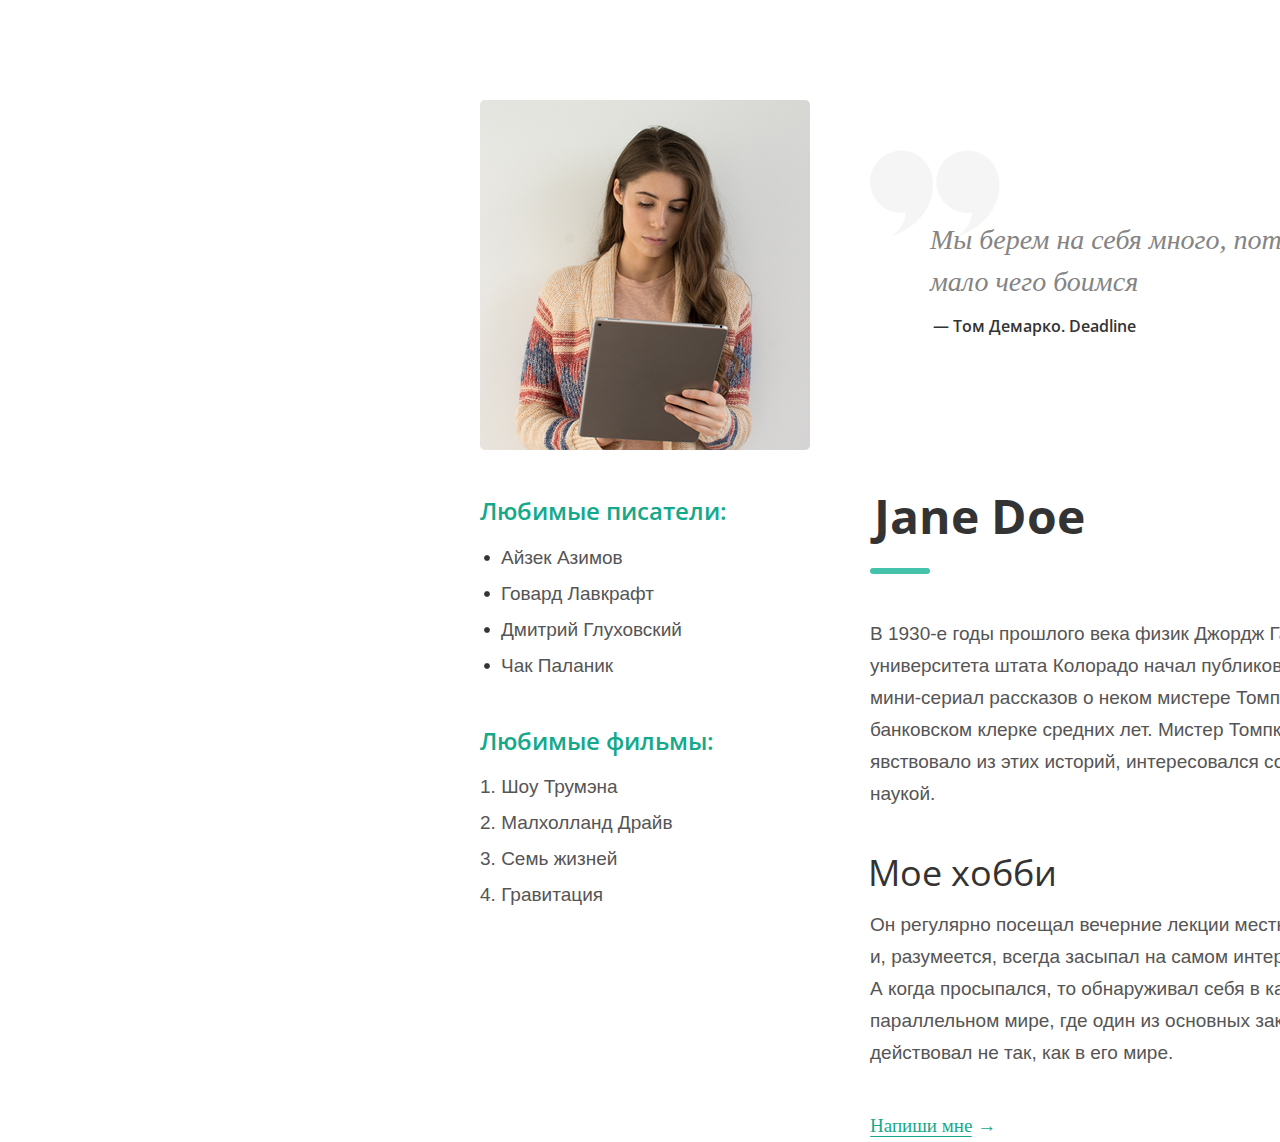
==== LW5/Task_2/index.html @ bd1ea613 "Add LW5 Task_2" ====
<!DOCTYPE html>
<html lang="ru">

<head>
	<meta charset="UTF-8" />
	<meta name="viewport" content="width=device-width, initial-scale=1.0" />
	<meta name="description" content="Profile Page" />
	<link rel="stylesheet" href="css/style.css" media="all" />

	<link rel="preconnect" href="https://fonts.gstatic.com" />
	<link href="https://fonts.googleapis.com/css2?family=Open+Sans:wght@400;600;700&display=swap" rel="stylesheet" />

	<title>Profile Page</title>
</head>

<body>
	<div class="page">
		<header class="page__header has-floating">
			<img class="header__photo" src="images/photo.png" alt="A photo of me" />
			<div class="header__quote quote">
				<div class="quote__text">
					Мы берем на себя много, потому что мало чего боимся
				</div>
				<div class="quote__caption">
					&mdash; Том Демарко. Deadline
				</div>
			</div>
		</header>

		<div class="page__content has-floating">
			<div class="content__text text">
				<h1 class="text__heading1">Jane Doe</h1>
				<div class="text__divider"></div>
				<p class="text__paragraph">
					В 1930-е годы прошлого века физик Джордж Гамоу из <br />
					университета штата Колорадо начал публиковать <br />
					мини-сериал рассказов о неком мистере Томпкинсе, <br />
					банковском клерке средних лет. Мистер Томпкинс, как <br />
					явствовало из этих историй, интересовался современной <br />
					наукой.
				</p>
				<h2 class="text__heading2">Мое хобби</h2>
				<p class="text__paragraph">
					Он регулярно посещал вечерние лекции местного профессора <br />
					и, разумеется, всегда засыпал на самом интересном месте. <br />
					А когда просыпался, то обнаруживал себя в каком-нибудь <br />
					параллельном мире, где один из основных законов физики <br />
					действовал не так, как в его мире.
				</p>
				<p class="text__link">
					<a href="#" class="text__link link">Напиши мне</a> &rarr;
				</p>
			</div>

			<aside class="content__aside aside">
				<h3 class="aside__heading">Любимые писатели:</h3>
				<ul class="aside__list list markered-list">
					<li class="markered-list__item">Айзек Азимов</li>
					<li class="markered-list__item">Говард Лавкрафт</li>
					<li class="markered-list__item">Дмитрий Глуховский</li>
					<li class="markered-list__item">Чак Паланик</li>
				</ul>
				<h3 class="aside__heading">Любимые фильмы:</h3>
				<ol class="aside__list list">
					<li>Шоу Трумэна</li>
					<li>Малхолланд Драйв</li>
					<li>Семь жизней</li>
					<li>Гравитация</li>
				</ol>
			</aside>
		</div>
	</div>
</body>

</html>
---- LW5/Task_2/css/style.css ----
/* Globals */
* {
	margin: 0;
	padding: 0;
}

.has-floating:after {
	content: "";
	display: block;
	clear: both;
}

/* Overall page */
.page {
	width: 1000px;
	margin: 100px 460px 0;
	padding: 0 20px 0;
}

/* Header */
.page__header {
	margin-bottom: 45px;
}

.header__photo {
	float: left;
	margin-right: 60px;
}

.quote {
	vertical-align: top;
	background-image: url("../images/quotes.png");
	background-repeat: no-repeat;
	background-position: 0 50px;
}

.header__photo,
.header__quote {
	display: inline-block;
}

.header__quote {
	width: 590px;
}

.quote__text {
	font: italic 28px/42px Georgia, serif;
	color: #848484;
	width: 500px;
	margin: 119px 0 2px 60px;
}

.quote__caption {
	font: 600 16px/42px "Open Sans", sans-serif;
	color: #333333;
	width: 500px;
	margin-left: 63px;
}

/* Content */
.aside,
.content__text {
	display: inline-block;
	vertical-align: top;
}

/* Aside content */
.aside {
	float: left;
}

.content__aside {
	width: 330px;
	margin-right: 60px;
}

.aside__heading {
	font: 600 24px/32px "Open Sans", serif;
	color: #15a98b;
	margin-bottom: 12px;
}

.list {
	font: 19px/36px Georgia, sans-serif;
	color: #555555;
	list-style-position: inside;
	padding-left: 0;
}

.aside__list {
	margin-bottom: 41px;
}

.markered-list {
	list-style-type: none;
	margin-top: 13px;
}

.markered-list__item {
	background: url("../images/marker.png") 0 50% no-repeat;
	margin-left: 4px;
	padding-left: 17px;
}

/* Text content */
.text {
	width: 570px;
}

.text__heading1 {
	font: bold 48px/42px "Open Sans", serif;
	color: #333333;
	margin-left: 4px;
}

.text__divider {
	width: 60px;
	height: 6px;
	border-radius: 3px;
	background-color: #45c3aa;
	margin: 31px 0 44px 0;
}

.text__heading2 {
	font: 36px/42px "Open Sans", serif;
	color: #333333;
	margin: 42px 0 15px -2px;
}

.text__paragraph {
	font: 19px/32px Georgia, sans-serif;
	color: #555555;
}

.text__link {
	margin-top: 41px;
	font: 19px/32px Georgia, serif;
	color: #15a98b;
}

.link {
	color: inherit;
	text-decoration: none;
	border-bottom: 1px solid #15a98b;
	border-radius: 1px;
}

.link:hover {
	color: #098d72;
}
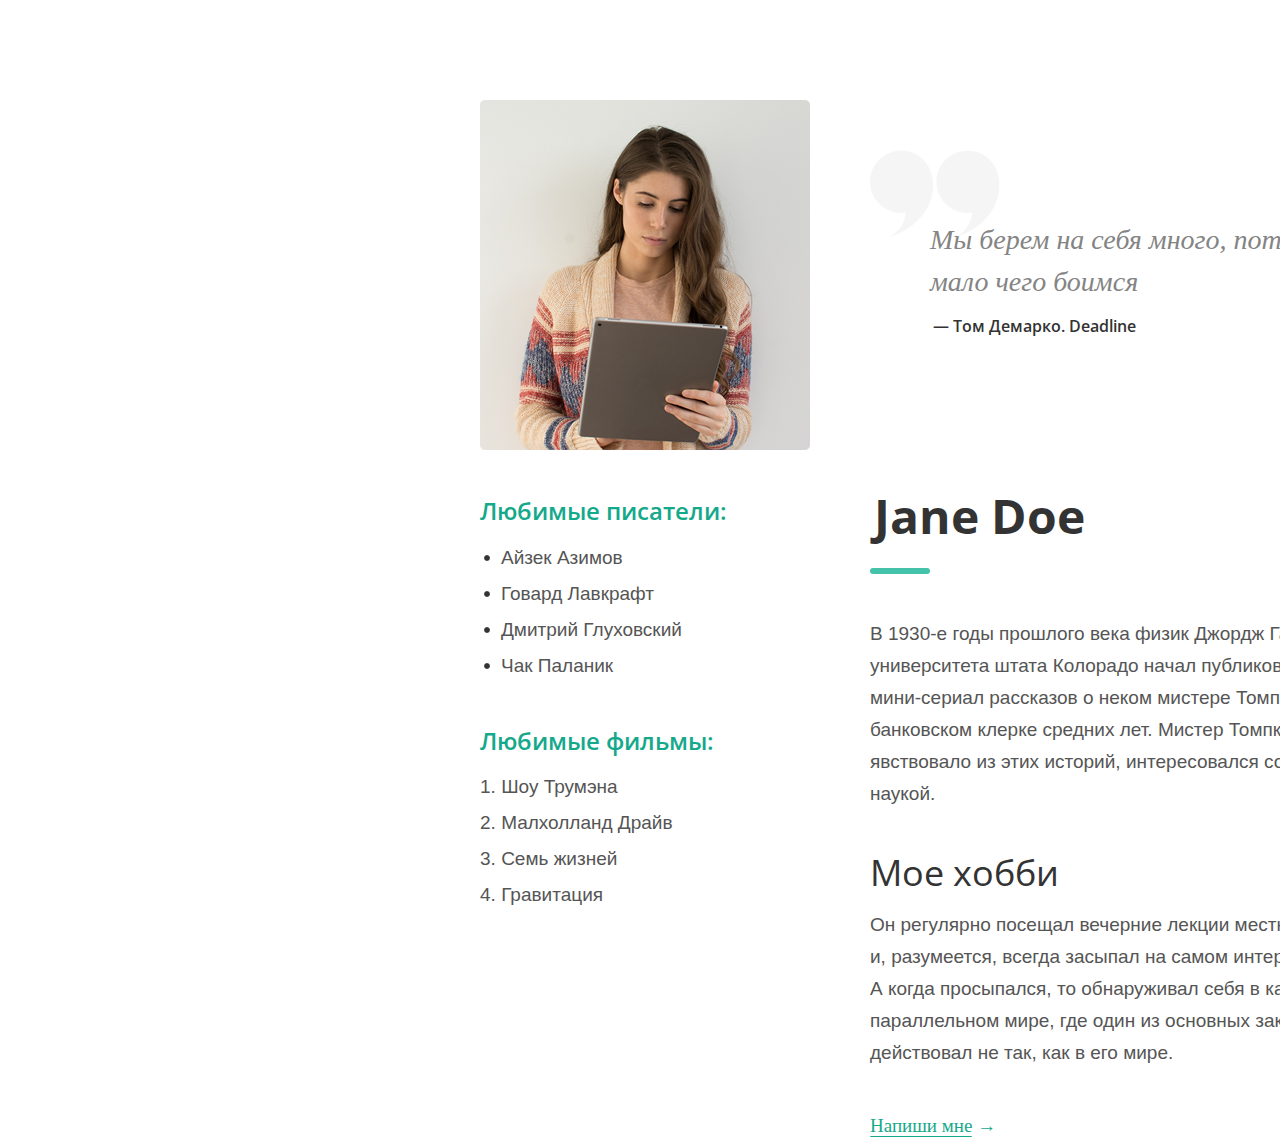
==== commit d754e01a: "Bugs fix" ====
--- a/LW5/Task_2/index.html
+++ b/LW5/Task_2/index.html
@@ -1,22 +1,18 @@
 <!DOCTYPE html>
 <html lang="ru">
-
 <head>
 	<meta charset="UTF-8" />
 	<meta name="viewport" content="width=device-width, initial-scale=1.0" />
 	<meta name="description" content="Profile Page" />
 	<link rel="stylesheet" href="css/style.css" media="all" />
-
 	<link rel="preconnect" href="https://fonts.gstatic.com" />
-	<link href="https://fonts.googleapis.com/css2?family=Open+Sans:wght@400;600;700&display=swap" rel="stylesheet" />
-
+	<link rel="stylesheet" href="https://fonts.googleapis.com/css2?family=Open+Sans:wght@400;600;700&display=swap" />
 	<title>Profile Page</title>
 </head>
-
 <body>
 	<div class="page">
-		<header class="page__header has-floating">
-			<img class="header__photo" src="images/photo.png" alt="A photo of me" />
+		<div class="page__header has-floating">
+			<img class="header__photo" src="images/photo.png" alt="Woman_with_plane" />
 			<div class="header__quote quote">
 				<div class="quote__text">
 					Мы берем на себя много, потому что мало чего боимся
@@ -25,11 +21,10 @@
 					&mdash; Том Демарко. Deadline
 				</div>
 			</div>
-		</header>
-
+		</div>
 		<div class="page__content has-floating">
 			<div class="content__text text">
-				<h1 class="text__heading1">Jane Doe</h1>
+				<h1 class="text__heading-first">Jane Doe</h1>
 				<div class="text__divider"></div>
 				<p class="text__paragraph">
 					В 1930-е годы прошлого века физик Джордж Гамоу из <br />
@@ -39,7 +34,7 @@
 					явствовало из этих историй, интересовался современной <br />
 					наукой.
 				</p>
-				<h2 class="text__heading2">Мое хобби</h2>
+				<h2 class="text__heading-second">Мое хобби</h2>
 				<p class="text__paragraph">
 					Он регулярно посещал вечерние лекции местного профессора <br />
 					и, разумеется, всегда засыпал на самом интересном месте. <br />
@@ -51,7 +46,6 @@
 					<a href="#" class="text__link link">Напиши мне</a> &rarr;
 				</p>
 			</div>
-
 			<aside class="content__aside aside">
 				<h3 class="aside__heading">Любимые писатели:</h3>
 				<ul class="aside__list list markered-list">
@@ -71,5 +65,4 @@
 		</div>
 	</div>
 </body>
-
 </html>--- a/LW5/Task_2/css/style.css
+++ b/LW5/Task_2/css/style.css
@@ -1,119 +1,129 @@
-/* Globals */
-* {
+* 
+{
 	margin: 0;
 	padding: 0;
 }
 
-.has-floating:after {
+.has-floating::after 
+{
 	content: "";
 	display: block;
-	clear: both;
+	clear: both;               /*Отменяет обтекание элемента одновременно с правого и левого края |span + css cleat both| */
 }
 
-/* Overall page */
-.page {
+.page 
+{
 	width: 1000px;
 	margin: 100px 460px 0;
 	padding: 0 20px 0;
 }
 
-/* Header */
-.page__header {
+.page__header 
+{
 	margin-bottom: 45px;
 }
 
-.header__photo {
+.header__photo 
+{
 	float: left;
 	margin-right: 60px;
 }
 
-.quote {
-	vertical-align: top;
+.quote 
+{
+	/*vertical-align: top;*/
 	background-image: url("../images/quotes.png");
 	background-repeat: no-repeat;
 	background-position: 0 50px;
 }
 
 .header__photo,
-.header__quote {
+.header__quote 
+{
 	display: inline-block;
 }
 
-.header__quote {
-	width: 590px;
-}
-
-.quote__text {
+.quote__text 
+{
 	font: italic 28px/42px Georgia, serif;
 	color: #848484;
 	width: 500px;
 	margin: 119px 0 2px 60px;
 }
 
-.quote__caption {
+.quote__caption 
+{
 	font: 600 16px/42px "Open Sans", sans-serif;
 	color: #333333;
 	width: 500px;
 	margin-left: 63px;
 }
 
-/* Content */
 .aside,
-.content__text {
+.content__text 
+{
 	display: inline-block;
 	vertical-align: top;
 }
 
-/* Aside content */
-.aside {
+.aside 
+{
 	float: left;
 }
 
-.content__aside {
+.content__aside 
+{
 	width: 330px;
 	margin-right: 60px;
 }
 
-.aside__heading {
+.aside__heading 
+{
 	font: 600 24px/32px "Open Sans", serif;
 	color: #15a98b;
 	margin-bottom: 12px;
 }
 
-.list {
+.list 
+{
 	font: 19px/36px Georgia, sans-serif;
 	color: #555555;
 	list-style-position: inside;
 	padding-left: 0;
 }
 
-.aside__list {
+.aside__list 
+{
 	margin-bottom: 41px;
 }
 
-.markered-list {
+.markered-list 
+{
 	list-style-type: none;
 	margin-top: 13px;
 }
 
-.markered-list__item {
+.markered-list__item 
+{
 	background: url("../images/marker.png") 0 50% no-repeat;
 	margin-left: 4px;
 	padding-left: 17px;
 }
 
-/* Text content */
-.text {
+.text 
+{
 	width: 570px;
 }
 
-.text__heading1 {
+.text__heading-first 
+{
 	font: bold 48px/42px "Open Sans", serif;
-	color: #333333;
+	color: #333;
 	margin-left: 4px;
 }
 
-.text__divider {
+.text__divider 
+{
 	width: 60px;
 	height: 6px;
 	border-radius: 3px;
@@ -121,30 +131,36 @@
 	margin: 31px 0 44px 0;
 }
 
-.text__heading2 {
+.text__heading-second 
+{
 	font: 36px/42px "Open Sans", serif;
-	color: #333333;
-	margin: 42px 0 15px -2px;
+	color: #333;
+	margin: 42px 0 15px 0px;
 }
 
-.text__paragraph {
+.text__paragraph 
+{
 	font: 19px/32px Georgia, sans-serif;
-	color: #555555;
+	color: #555;
 }
 
-.text__link {
+.text__link 
+{
 	margin-top: 41px;
 	font: 19px/32px Georgia, serif;
 	color: #15a98b;
 }
 
-.link {
-	color: inherit;
+.link 
+{
+	transition: .3s all;   /*замедление изменения цвета ссылки всегда использовать  */
 	text-decoration: none;
 	border-bottom: 1px solid #15a98b;
 	border-radius: 1px;
 }
 
-.link:hover {
+.link:hover 
+{
+	transition: .3s all;  /*замедление изменения цвета ссылки всегда использовать  */ 
 	color: #098d72;
 }
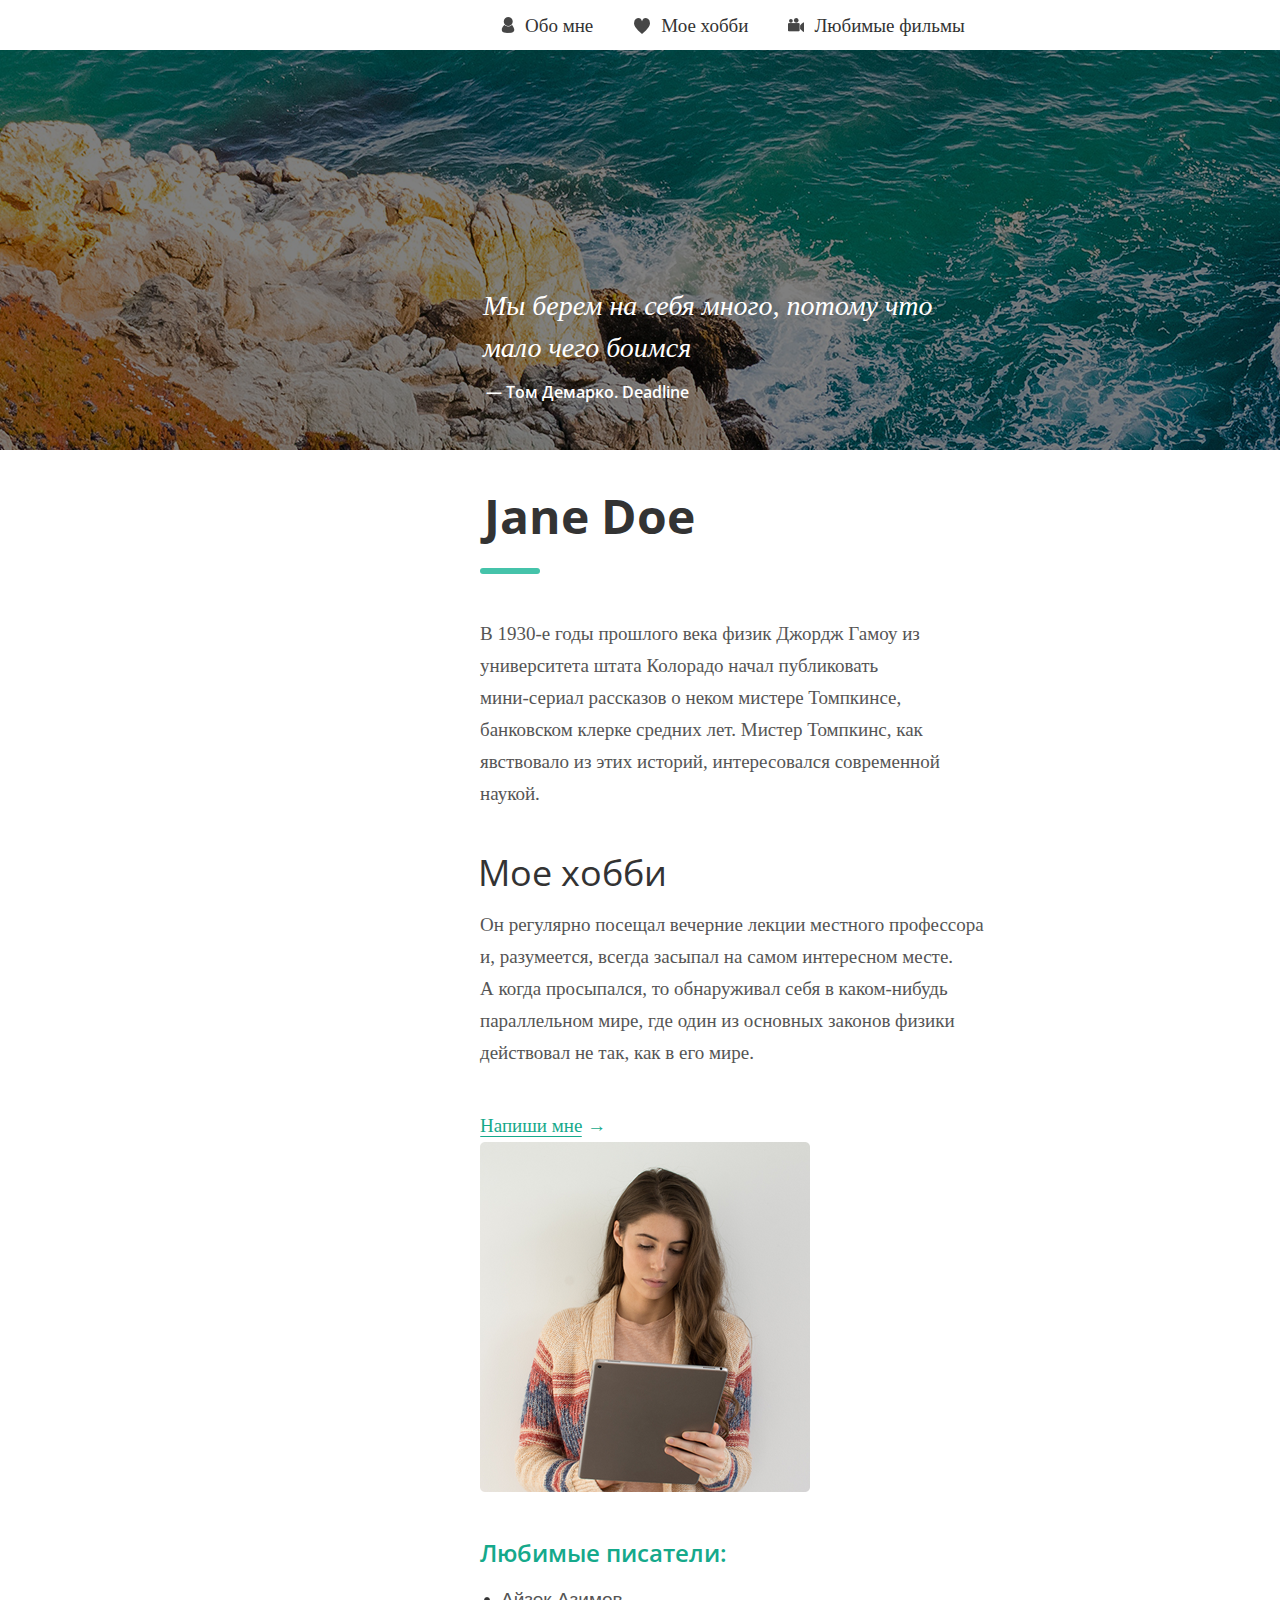
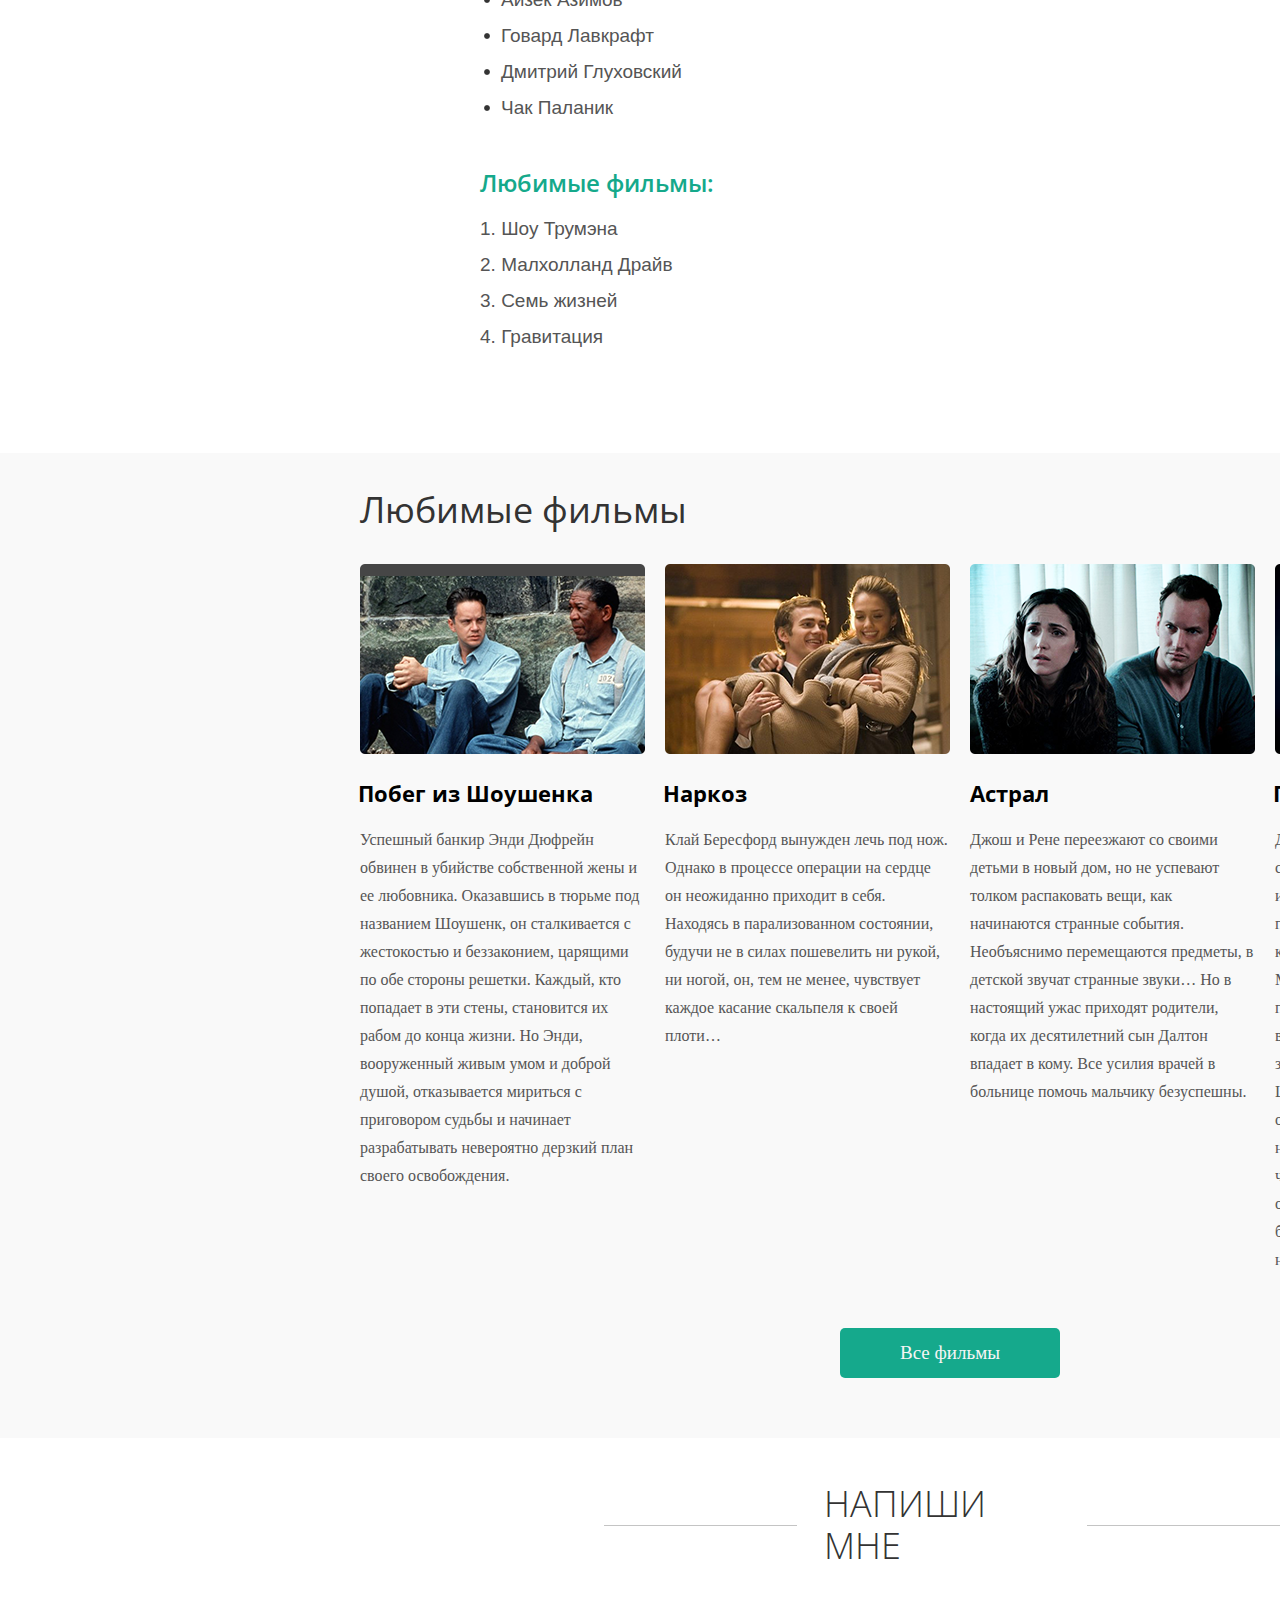
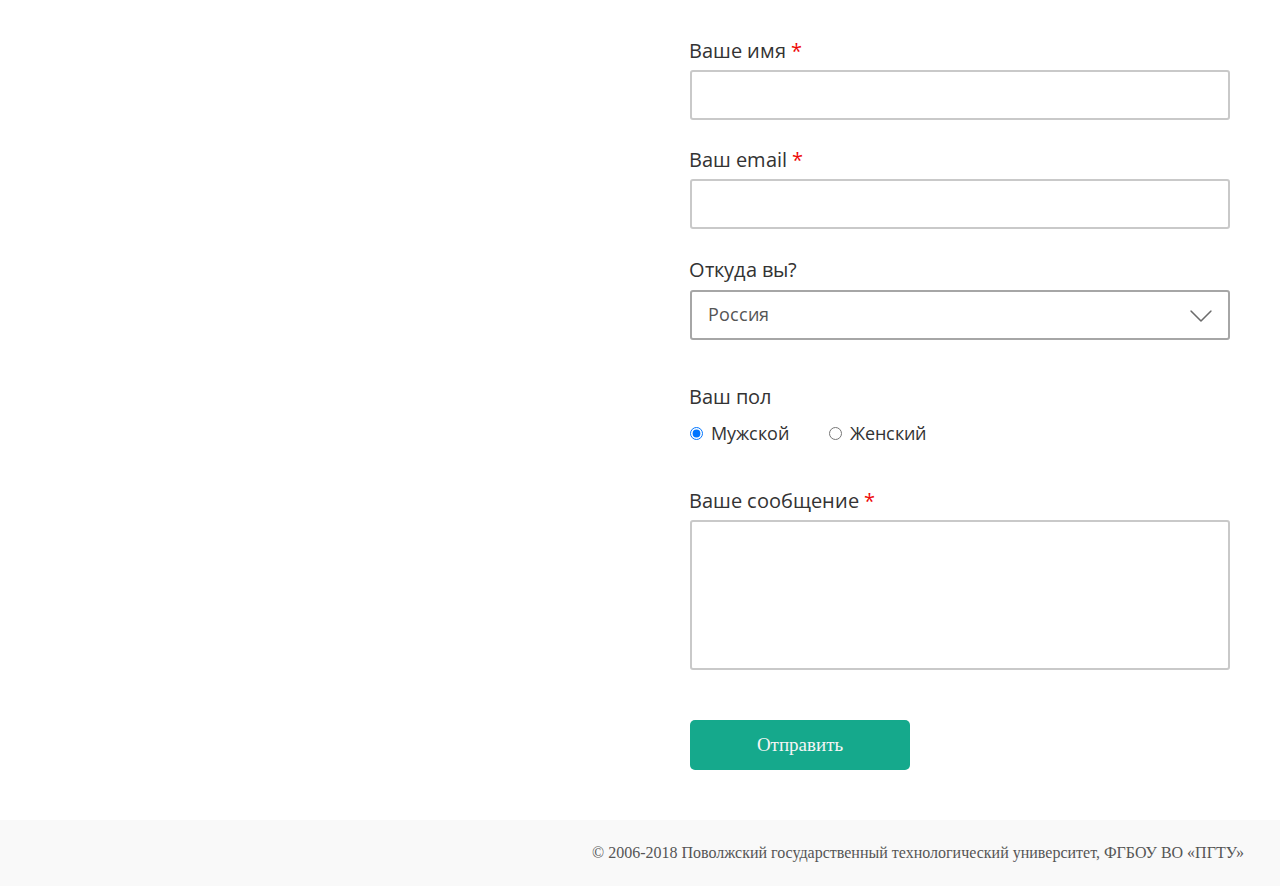
==== commit d1d01c69: "Add lw5 task-2 flex/grid" ====
--- a/LW5/Task_2/index.html
+++ b/LW5/Task_2/index.html
@@ -1,68 +1,162 @@
 <!DOCTYPE html>
 <html lang="ru">
 <head>
-	<meta charset="UTF-8" />
-	<meta name="viewport" content="width=device-width, initial-scale=1.0" />
-	<meta name="description" content="Profile Page" />
-	<link rel="stylesheet" href="css/style.css" media="all" />
-	<link rel="preconnect" href="https://fonts.gstatic.com" />
-	<link rel="stylesheet" href="https://fonts.googleapis.com/css2?family=Open+Sans:wght@400;600;700&display=swap" />
-	<title>Profile Page</title>
+  <meta charset="UTF-8" />
+  <meta name="viewport" content="width=device-width, initial-scale=1.0" />
+  <meta name="description" content="Profile Page v2" />
+  <link rel="stylesheet" href="css/style.css" media="all" />
+  <link rel="preconnect" href="https://fonts.gstatic.com" />
+  <link href="https://fonts.googleapis.com/css2?family=Open+Sans:wght@300;400;600;700&display=swap" rel="stylesheet" />
+  <title>Profile Page v2</title>
 </head>
-<body>
-	<div class="page">
-		<div class="page__header has-floating">
-			<img class="header__photo" src="images/photo.png" alt="Woman_with_plane" />
-			<div class="header__quote quote">
-				<div class="quote__text">
-					Мы берем на себя много, потому что мало чего боимся
-				</div>
-				<div class="quote__caption">
-					&mdash; Том Демарко. Deadline
-				</div>
-			</div>
-		</div>
-		<div class="page__content has-floating">
-			<div class="content__text text">
-				<h1 class="text__heading-first">Jane Doe</h1>
-				<div class="text__divider"></div>
-				<p class="text__paragraph">
-					В 1930-е годы прошлого века физик Джордж Гамоу из <br />
-					университета штата Колорадо начал публиковать <br />
-					мини-сериал рассказов о неком мистере Томпкинсе, <br />
-					банковском клерке средних лет. Мистер Томпкинс, как <br />
-					явствовало из этих историй, интересовался современной <br />
-					наукой.
-				</p>
-				<h2 class="text__heading-second">Мое хобби</h2>
-				<p class="text__paragraph">
-					Он регулярно посещал вечерние лекции местного профессора <br />
-					и, разумеется, всегда засыпал на самом интересном месте. <br />
-					А когда просыпался, то обнаруживал себя в каком-нибудь <br />
-					параллельном мире, где один из основных законов физики <br />
-					действовал не так, как в его мире.
-				</p>
-				<p class="text__link">
-					<a href="#" class="text__link link">Напиши мне</a> &rarr;
-				</p>
-			</div>
-			<aside class="content__aside aside">
-				<h3 class="aside__heading">Любимые писатели:</h3>
-				<ul class="aside__list list markered-list">
-					<li class="markered-list__item">Айзек Азимов</li>
-					<li class="markered-list__item">Говард Лавкрафт</li>
-					<li class="markered-list__item">Дмитрий Глуховский</li>
-					<li class="markered-list__item">Чак Паланик</li>
-				</ul>
-				<h3 class="aside__heading">Любимые фильмы:</h3>
-				<ol class="aside__list list">
-					<li>Шоу Трумэна</li>
-					<li>Малхолланд Драйв</li>
-					<li>Семь жизней</li>
-					<li>Гравитация</li>
-				</ol>
-			</aside>
-		</div>
-	</div>
+<body class="has-overlapping">
+  <header class="page-header page-header_dimmed">
+    <nav class="page-header__navigation">
+      <a href="#" class="navigation__item">
+        <img class="navigation__icon" src="images/about_me_icon.svg" alt="About me" />
+        <div class="navigation__caption">Обо мне</div>
+      </a>
+      <a href="#" class="navigation__item">
+        <img class="navigation__icon" src="images/hobby_icon.svg" alt="Hobbies" />
+        <div class="navigation__caption">Мое хобби</div>
+      </a>
+      <a href="#" class="navigation__item">
+        <img class="navigation__icon" src="images/video_icon.svg" alt="Movies" />
+        <div class="navigation__caption">Любимые фильмы</div>
+      </a>
+    </nav>
+  </header>
+
+  <div class="page-content">
+    <div class="page-about has-floating">
+      <div class="page-about__main">
+        <div class="main__quote">
+          <div class="quote__text">
+            Мы берем на себя много, потому что мало чего боимся
+          </div>
+          <div class="quote__caption">
+            &mdash; Том Демарко. Deadline
+          </div>
+        </div>
+        <h1 class="heading-first main__heading-first">Jane Doe</h1>
+        <div class="divider main__divider"></div>
+        <p class="text">
+          В 1930-е годы прошлого века физик Джордж Гамоу из <br />
+          университета штата Колорадо начал публиковать <br />
+          мини-сериал рассказов о неком мистере Томпкинсе, <br />
+          банковском клерке средних лет. Мистер Томпкинс, как <br/>
+          явствовало из этих историй, интересовался современной <br />
+          наукой.
+        </p>
+        <h1 class="heading-second main__heading-second">Мое хобби</h1>
+        <p class="text">
+          Он регулярно посещал вечерние лекции местного профессора <br />
+          и, разумеется, всегда засыпал на самом интересном месте. <br />
+          А когда просыпался, то обнаруживал себя в каком-нибудь <br />
+          параллельном мире, где один из основных законов физики <br />
+          действовал не так, как в его мире. 
+        </p>
+        <p class="main__link">
+          <a class="link" href="#">Напиши мне</a> &rarr;
+        </p>
+      </div>
+      <aside class="page-about__aside">
+        <img class="aside__photo" src="images/photo.png" alt="A photo of me" />
+        <h3 class="heading-three aside__heading">Любимые писатели:</h3>
+        <ul class="aside__list list markered-list">
+          <li class="markered-list__item">Айзек Азимов</li>
+          <li class="markered-list__item">Говард Лавкрафт</li>
+          <li class="markered-list__item">Дмитрий Глуховский</li>
+          <li class="markered-list__item">Чак Паланик</li>
+        </ul>
+        <h3 class="heading-three aside__heading">Любимые фильмы:</h3>
+        <ol class="aside__list list">
+          <li>Шоу Трумэна</li>
+          <li>Малхолланд Драйв</li>
+          <li>Семь жизней</li>
+          <li>Гравитация</li>
+        </ol>
+      </aside>
+    </div>
+
+    <div class="page-movies">
+      <h2 class="heading-second page-movies__heading">Любимые фильмы</h2>
+      <div class="page-movies__movie-container">
+        <div class="movie-container__movie">
+          <img class="movie-container__preview" src="images/movie_1.png" alt="First movie" />
+          <h3 class="movie-container__heading">Побег из Шоушенка</h3>
+          <p class="movie-container__description">
+            Успешный банкир Энди Дюфрейн обвинен в убийстве собственной жены и ее любовника. Оказавшись в тюрьме под названием Шоушенк, он сталкивается с жестокостью и беззаконием, царящими по обе стороны решетки. Каждый, кто попадает в эти стены, становится их рабом до конца жизни. Но Энди, вооруженный живым умом и доброй душой, отказывается мириться с приговором судьбы и начинает разрабатывать невероятно дерзкий план своего освобождения.
+          </p>
+        </div>
+        <div class="movie-container__movie">
+          <img class="movie-container__preview" src="images/movie_2.png" alt="Second movie" />
+          <h3 class="movie-container__heading">Наркоз</h3>
+          <p class="movie-container__description">
+            Клай Бересфорд вынужден лечь под нож. Однако в процессе операции на сердце он неожиданно приходит в себя. Находясь в парализованном состоянии, будучи не в силах пошевелить ни рукой, ни ногой, он, тем не менее, чувствует каждое касание скальпеля к своей плоти…
+          </p>
+        </div>
+        <div class="movie-container__movie">
+          <img class="movie-container__preview" src="images/movie_3.png" alt="Third movie" />
+          <h3 class="movie-container__heading">Астрал</h3>
+          <p class="movie-container__description">
+            Джош и Рене переезжают со своими детьми в новый дом, но не успевают толком распаковать вещи, как начинаются странные события. Необъяснимо перемещаются предметы, в детской звучат странные звуки… Но в настоящий ужас приходят родители, когда их десятилетний сын Далтон впадает в кому. Все усилия врачей в больнице помочь мальчику безуспешны.
+          </p>
+        </div>
+        <div class="movie-container__movie">
+          <img class="movie-container__preview" src="images/movie_4.png" alt="Fourth movie" />
+          <h3 class="movie-container__heading">Гравитация</h3>
+          <p class="movie-container__description">
+            Доктор Райан Стоун, блестящий специалист в области медицинского инжиниринга, отправляется в свою первую космическую миссию под командованием ветерана астронавтики Мэтта Ковальски, для которого этот полет — последний перед отставкой. Но во время, казалось бы, рутинной работы за бортом случается катастрофа. <br> Шаттл уничтожен, а Стоун и Ковальски остаются совершенно одни; они находятся в связке друг с другом, и все, что они могут, — это двигаться по орбите в абсолютно черном пространстве без всякой связи с Землей и какой-либо надежды на спасение.
+          </p>
+        </div>
+      </div>
+      <button class="fancy-button page-movies__all-button">Все фильмы</button>
+    </div>
+
+    <div class="page-contact">
+      <div class="page-contact__header">
+        <hr class="page-contact__line" />
+        <h3 class="page-contact__heading">Напиши мне</h3>
+        <hr class="page-contact__line" />
+      </div>
+
+      <form class="page-contact__contact-form" action="#" method="GET">  <!--https://htmlacademy.ru/blog/boost/frontend/get-vs-post-->
+        <div class="contact-form__main-info">
+          <label for="name" class="contact-form__label contact-form__label_required">Ваше имя</label>
+          <input id="name" class="contact-form__item contact-form__text" type="text" name="name" required />
+
+          <label for="email" class="contact-form__label contact-form__label_required">Ваш email</label>
+          <input id="email" class="contact-form__item contact-form__text" type="email" name="email" required />
+        </div>
+
+        <label for="country" class="contact-form__label">Откуда вы?</label>
+        <select id="country" name="country" class="contact-form__item contact-form__country">
+          <option value="RUS">Россия</option>
+          <option value="USA">США</option>
+          <option value="GER">Германия</option>
+          <option value="ITA">Италия</option>
+          <option value="UK">Англия</option>
+        </select>
+
+        <div class="contact-form__label contact-form__gender-heading">Ваш пол</div>
+        <div class="contact-form__gender">
+          <input id="male" type="radio" name="gender" value="male" checked />
+          <label for="male" class="contact-form__label contact-form__gender-label">Мужской</label>
+          <input id="female" type="radio" name="gender" value="female" />
+          <label for="female" class="contact-form__label contact-form__gender-label">Женский</label>
+        </div>
+
+        <label for="message" class="contact-form__label contact-form__label_required">Ваше сообщение</label>
+        <textarea id="message" name="message" class="contact-form__item contact-form__message" required></textarea>
+
+        <input type="submit" value="Отправить" class="fancy-button contact-form__submit" />
+      </form>
+    </div>
+
+    <footer class="page-footer">
+      <div class="footer__copyright">&copy; 2006-2018 Поволжский государственный технологический университет, ФГБОУ ВО &laquo;ПГТУ&raquo;</div>
+    </footer>
+  </div>
 </body>
 </html>--- a/LW5/Task_2/css/style.css
+++ b/LW5/Task_2/css/style.css
@@ -1,166 +1,461 @@
-* 
-{
-	margin: 0;
-	padding: 0;
-}
-
-.has-floating::after 
-{
-	content: "";
-	display: block;
-	clear: both;               /*Отменяет обтекание элемента одновременно с правого и левого края |span + css cleat both| */
-}
-
-.page 
-{
-	width: 1000px;
-	margin: 100px 460px 0;
-	padding: 0 20px 0;
-}
-
-.page__header 
-{
-	margin-bottom: 45px;
-}
-
-.header__photo 
-{
-	float: left;
-	margin-right: 60px;
-}
-
-.quote 
-{
-	/*vertical-align: top;*/
-	background-image: url("../images/quotes.png");
-	background-repeat: no-repeat;
-	background-position: 0 50px;
-}
-
-.header__photo,
-.header__quote 
-{
-	display: inline-block;
-}
-
-.quote__text 
-{
-	font: italic 28px/42px Georgia, serif;
-	color: #848484;
-	width: 500px;
-	margin: 119px 0 2px 60px;
-}
-
-.quote__caption 
-{
-	font: 600 16px/42px "Open Sans", sans-serif;
-	color: #333333;
-	width: 500px;
-	margin-left: 63px;
-}
-
-.aside,
-.content__text 
-{
-	display: inline-block;
-	vertical-align: top;
-}
-
-.aside 
-{
-	float: left;
-}
-
-.content__aside 
-{
-	width: 330px;
-	margin-right: 60px;
-}
-
-.aside__heading 
-{
-	font: 600 24px/32px "Open Sans", serif;
-	color: #15a98b;
-	margin-bottom: 12px;
-}
-
-.list 
-{
-	font: 19px/36px Georgia, sans-serif;
-	color: #555555;
-	list-style-position: inside;
-	padding-left: 0;
-}
-
-.aside__list 
-{
-	margin-bottom: 41px;
-}
-
-.markered-list 
-{
-	list-style-type: none;
-	margin-top: 13px;
-}
-
-.markered-list__item 
-{
-	background: url("../images/marker.png") 0 50% no-repeat;
-	margin-left: 4px;
-	padding-left: 17px;
-}
-
-.text 
-{
-	width: 570px;
-}
-
-.text__heading-first 
-{
-	font: bold 48px/42px "Open Sans", serif;
-	color: #333;
-	margin-left: 4px;
-}
-
-.text__divider 
-{
-	width: 60px;
-	height: 6px;
-	border-radius: 3px;
-	background-color: #45c3aa;
-	margin: 31px 0 44px 0;
-}
-
-.text__heading-second 
-{
-	font: 36px/42px "Open Sans", serif;
-	color: #333;
-	margin: 42px 0 15px 0px;
-}
-
-.text__paragraph 
-{
-	font: 19px/32px Georgia, sans-serif;
-	color: #555;
-}
-
-.text__link 
-{
-	margin-top: 41px;
-	font: 19px/32px Georgia, serif;
-	color: #15a98b;
-}
-
-.link 
-{
-	transition: .3s all;   /*замедление изменения цвета ссылки всегда использовать  */
-	text-decoration: none;
-	border-bottom: 1px solid #15a98b;
-	border-radius: 1px;
-}
-
-.link:hover 
-{
-	transition: .3s all;  /*замедление изменения цвета ссылки всегда использовать  */ 
-	color: #098d72;
-}
+*
+{
+    margin: 0;
+    padding: 0;
+}
+
+.has-floating:after
+{
+    content: '';
+    display: block;
+    clear: both;
+}
+
+.heading-first
+{
+    font: bold 48px/42px 'Open Sans', sans-serif;
+    color: #333;
+}
+
+.heading-second
+{
+    font: 36px/42px 'Open Sans', sans-serif;
+    color: #333;
+}
+
+.heading-three
+{
+    font: 600 24px/32px 'Open Sans', sans-serif;
+    color: #15A98B;
+}
+
+.text
+{
+    font: 19px/32px Georgia, serif;
+    color: #555;
+}
+
+.list
+{
+    font: 19px/36px Georgia, sans-serif;
+    color: #555;
+    list-style-position: inside;
+}
+
+.link
+{
+    color: inherit;
+    text-decoration: none;
+    border-bottom: 1px solid #15A98B;
+    border-radius: 1px;
+}
+
+.link:hover
+{
+    color: #098d72;
+}
+
+.divider
+{
+    width: 60px;
+    height: 6px;
+    border-radius: 3px;
+    background-color: #45C3AA;
+}
+
+.fancy-button
+{
+    width: 220px;
+    height: 50px;
+    border-radius: 5px;
+    border: none;
+    outline: none;
+    background-color: #15A98C;
+    font: 19px/32px Georgia, serif;
+    color: #F5F5F5;
+}
+
+.fancy-button:hover
+{
+    background-color: #098D72;
+    cursor: pointer;
+}
+
+.page-header
+{
+    height: 450px;
+    background: url('../images/header_bg.png') 0 50px no-repeat;
+}
+
+.page-header_dimmed
+{
+    position: relative;
+}
+
+.page-header_dimmed::after
+{
+    content: '';
+    display: block;
+    width: 100%;
+    position: absolute;
+    background-color: rgba(0, 0, 0, 0.5);
+    height: 400px;
+    top: 50px;
+}
+
+.page-header__navigation
+{
+    height: 50px;
+    margin-left: 480px;
+    display: flex;
+    align-items: stretch;
+}
+
+.navigation__item
+{
+    display: flex;
+    align-items: center;
+    padding: 0 21px;
+    position: relative;
+    text-decoration: none;
+}
+
+.navigation__item:nth-of-type(2)
+{
+    padding: 1px 21px 0 20px;
+}
+
+.navigation__item:nth-of-type(2) > .navigation__icon
+{
+    margin-right: 11px;
+}
+
+.navigation__item:last-of-type
+{
+    padding: 0 21px 0 19px;
+}
+
+.navigation__icon
+{
+    margin-right: 10px;
+}
+
+.navigation__caption
+{
+    font: 19px/32px Georgia, serif;
+    color: #333;
+    padding-top: 1px;
+}
+
+.navigation__item:hover
+{
+    background-color: #15A98C;
+}
+
+.navigation__item:hover > .navigation__caption
+{
+    color: #FFF;
+}
+
+.navigation__item:hover > .navigation__icon
+{
+    filter: brightness(0) invert(1);
+}
+
+.has-overlapping
+{
+    position: relative;
+}
+
+.page-header
+{
+    position: absolute;
+    top: 0;
+    left: 0;
+    width: 100%;
+}
+
+.page-content
+{
+    position: absolute;
+    top: 240px;
+    width: 100%;
+}
+
+.page-about
+{
+    margin-left: 460px;
+    padding: 20px;
+}
+
+.page-about__aside,
+.page-about__main
+{
+    display: inline-block;
+}
+
+.page-about__aside
+{
+    float: left;
+    margin-right: 60px;
+}
+
+.main__quote
+{
+    width: 510px;
+    margin-bottom: 82px;
+}
+
+.quote__text
+{
+    font: italic 28px/42px Georgia, serif;
+    color: #FFF;
+    margin-top: 25px;
+    margin-left: 3px;
+}
+
+.quote__caption
+{
+    font: 600 16px/42px 'Open Sans', sans-serif;
+    color: #FFF;
+    margin-top: 2px;
+    margin-left: 6px;
+}
+
+.main__heading-first
+{
+    margin-left: 4px;
+}
+
+.main__divider
+{
+    margin-top: 31px;
+    margin-bottom: 44px;
+}
+
+.main__heading-second
+{
+    margin: 42px 0 15px -2px;
+}
+
+.main__link
+{
+    margin-top: 41px;
+    font: 19px/32px Georgia, serif;
+    color: #15a98b;
+}
+
+.aside__photo
+{
+    margin-bottom: 41px;
+}
+
+.aside__heading
+{
+    margin-bottom: 12px;
+}
+
+.markered-list
+{
+    list-style-type: none;
+    margin-top: 13px;
+}
+
+.markered-list__item
+{
+    background: url('../images/marker.png') 0 50% no-repeat;
+    margin-left: 4px;
+    padding-left: 17px;
+}
+
+.aside__list
+{
+    margin-bottom: 41px;
+}
+
+.page-movies
+{
+    background-color: #F9F9F9;
+    margin-top: 37px;
+    padding-top: 36px;
+    padding-bottom: 60px;
+}
+
+.page-movies__heading,
+.page-movies__movie-container
+{
+    margin-left: 360px;
+}
+
+.page-movies__heading
+{
+    margin-bottom: 33px;
+}
+
+.page-movies__movie-container
+{
+    width: 1200px;
+    display: flex;
+    justify-content: space-between;
+}
+
+.movie-container__movie
+{
+    width: 285px;
+}
+
+.movie-container__heading
+{
+    font: bold 22px/32px 'Open Sans', serif;
+    margin: 19px 0 17px -2px;
+}
+
+.movie-container__movie:nth-of-type(3) > .movie-container__heading
+{
+    margin-left: 0;
+}
+
+.movie-container__description
+{
+    font: 16px/28px Georgia, serif;
+    color: #555;
+}
+
+.page-movies__all-button
+{
+    margin-top: 54px;
+    margin-left: 840px;
+}
+
+.page-contact__header
+{
+    margin: 45px 0 68px 604px;
+    display: flex;
+    align-items: center;
+}
+
+.page-contact__heading
+{
+    font: lighter 36px/42px 'Open Sans', sans-serif;
+    color: #333;
+    text-transform: uppercase;
+    margin-left: 27px;
+    margin-right: 23px;
+}
+
+.page-contact__line
+{
+    width: 200px;
+    height: 1px;
+    background-color: #C4C4C4;
+    border: none;
+}
+
+.page-contact__contact-form
+{
+    width: 540px;
+    margin-left: 690px;
+    display: flex;
+    flex-direction: column;
+    align-self: flex-end;
+}
+
+.contact-form__label
+{
+    margin-left: -1px;
+    font: 20px/32px 'Open Sans', sans-serif;
+    color: #333;
+    margin-top: 24px;
+}
+
+.contact-form__label:first-of-type
+{
+    margin-top: 0;
+}
+
+.contact-form__label_required::after
+{
+    content: ' *';
+    color: #EE0707;
+}
+
+.contact-form__item
+{
+    font: 18px/32px 'Open Sans', sans-serif;
+    border: 2px solid #C9C9C9;
+    border-radius: 3px;
+    padding: 7px 20px;
+    margin-top: 3px;
+    outline: none;
+}
+
+.contact-form__text:focus
+{
+    border: 2px solid #15A98C;
+}
+
+.contact-form__main-info
+{
+    display: flex;
+    flex-direction: column;
+    margin-bottom: 25px;
+}
+
+.contact-form__country
+{
+    margin-top: 4px;
+    margin-bottom: 17px;
+    padding: 6px 16px 8px 16px;
+    border: 2px solid #A6A6A6;
+    color: #555;
+    -webkit-appearance: none;
+    -moz-appearance: none;
+    appearance: none;
+    background: url('../images/arrow_down.png') calc(97% - 1px) 52% no-repeat;
+}
+
+.contact-form__gender
+{
+    margin-top: 4px;
+    margin-bottom: 12px;
+    display: flex;
+    flex-direction: row;
+    align-items: center;
+}
+
+.contact-form__gender-label
+{
+    margin: 0 40px 0 8px;
+    font: 18px/32px 'Open Sans', sans-serif;
+}
+
+.contact-form__message
+{
+    resize: none;
+    width: 496px;
+    height: 132px;
+}
+
+.contact-form__message:focus
+{
+    border: 2px solid #15A98C;
+}
+
+.contact-form__submit
+{
+    margin-top: 50px;
+}
+
+.page-footer
+{
+    background-color: #F9F9F9;
+    margin-top: 50px;
+    padding: 17px 0;
+}
+
+.footer__copyright
+{
+    font: 16px/32px Georgia, serif;
+    color: #555;
+    margin-left: 592px;
+}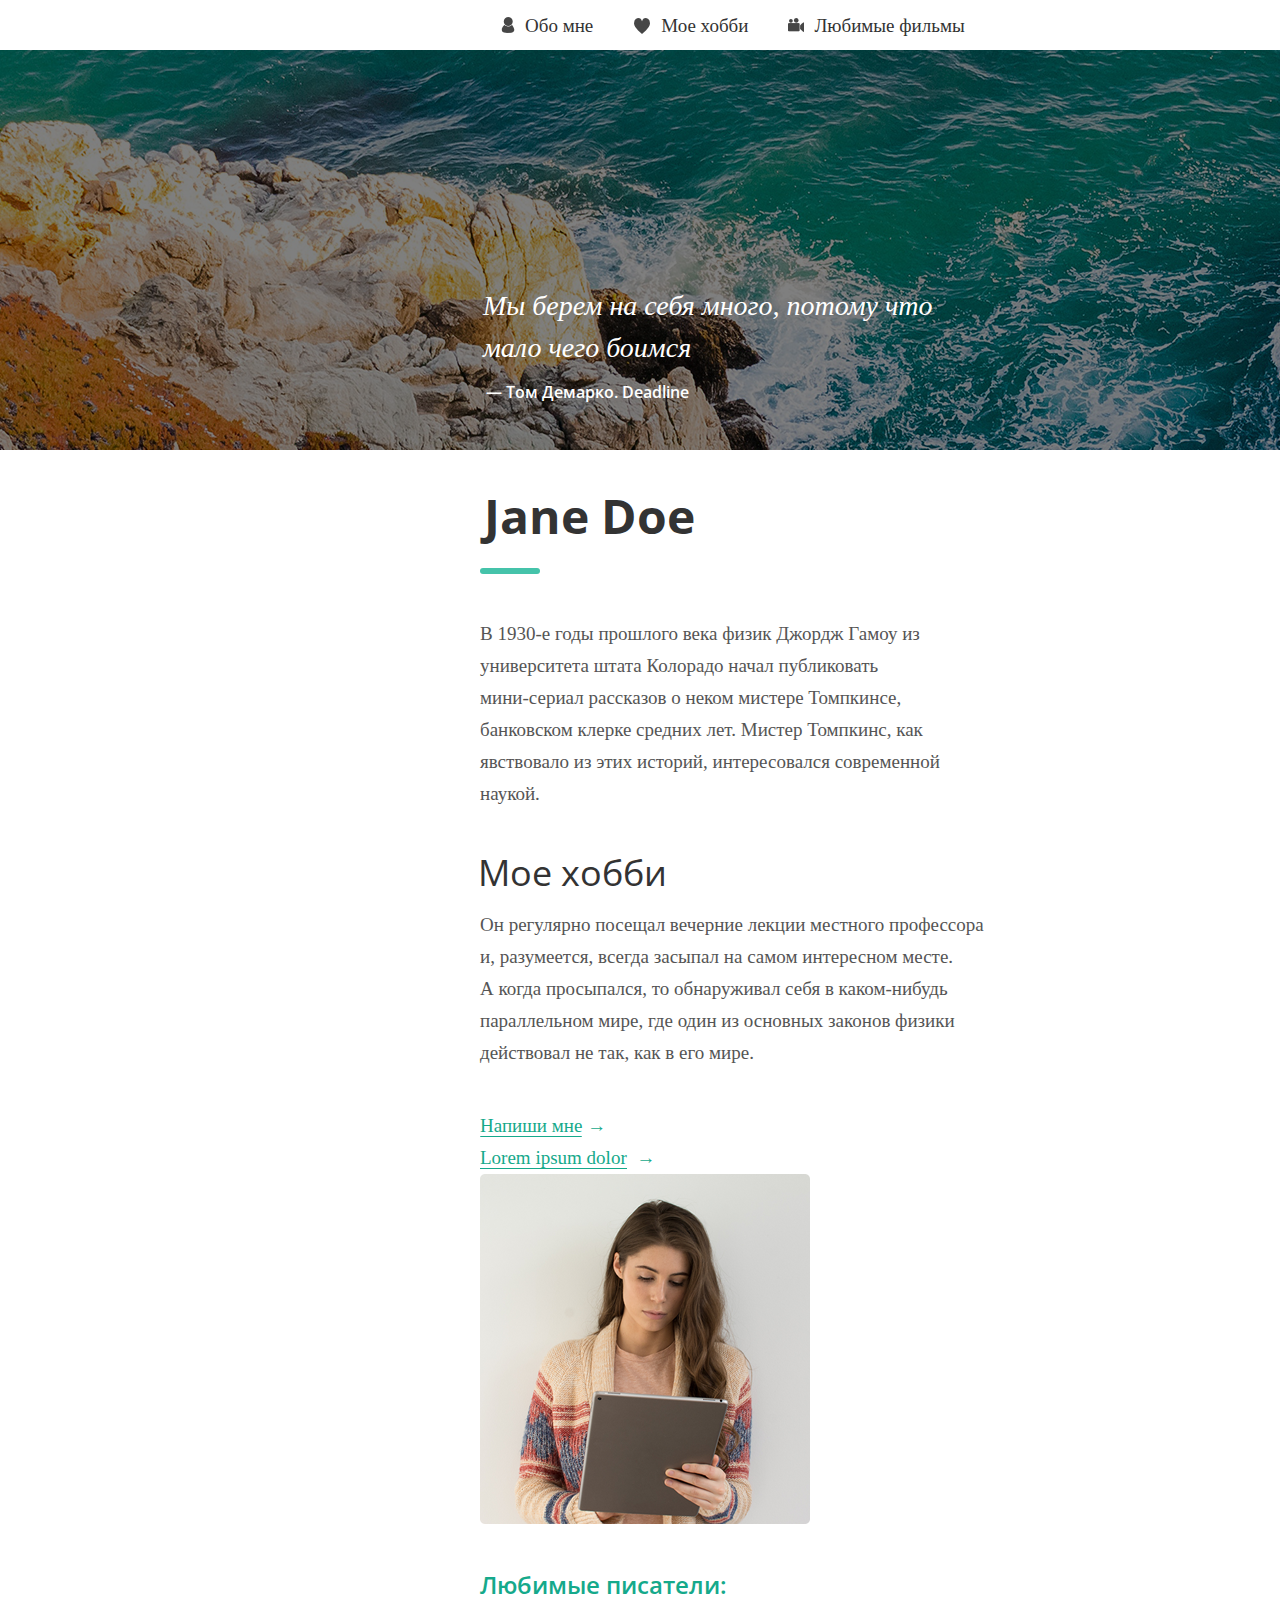
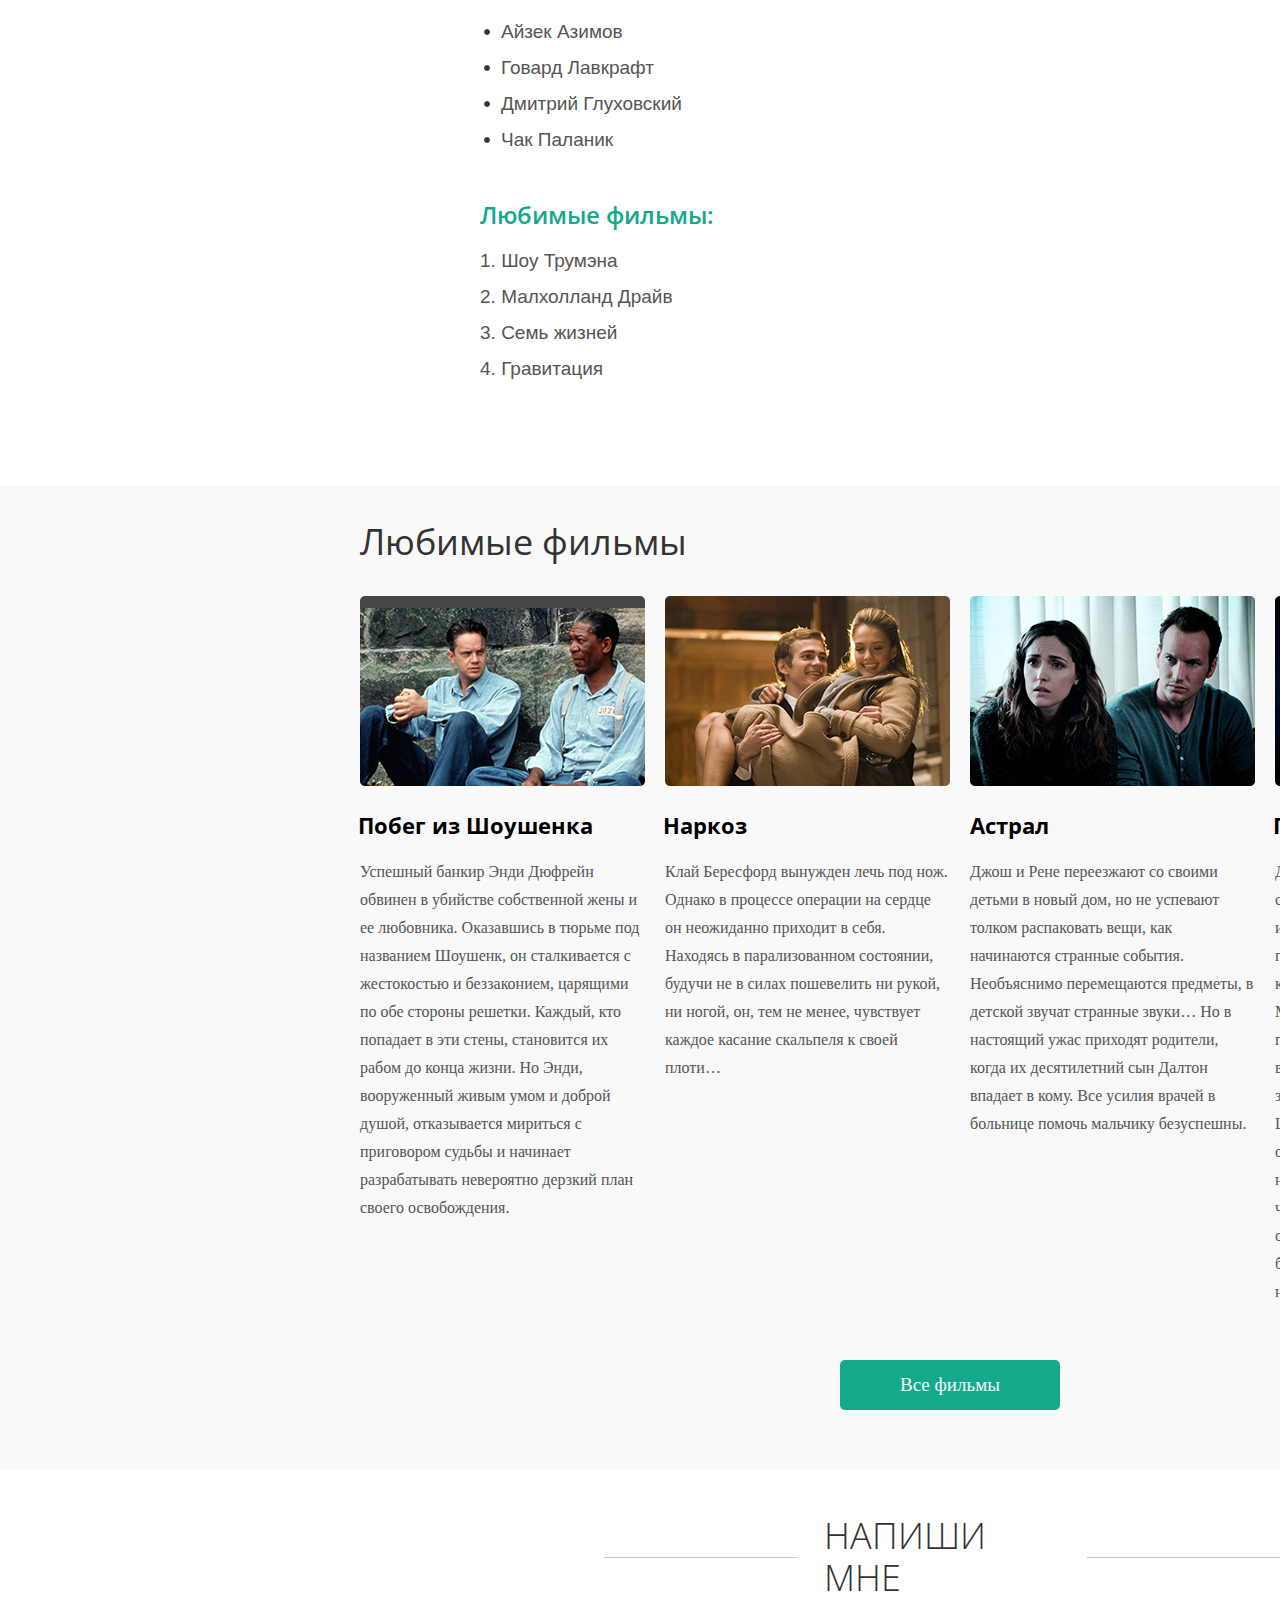
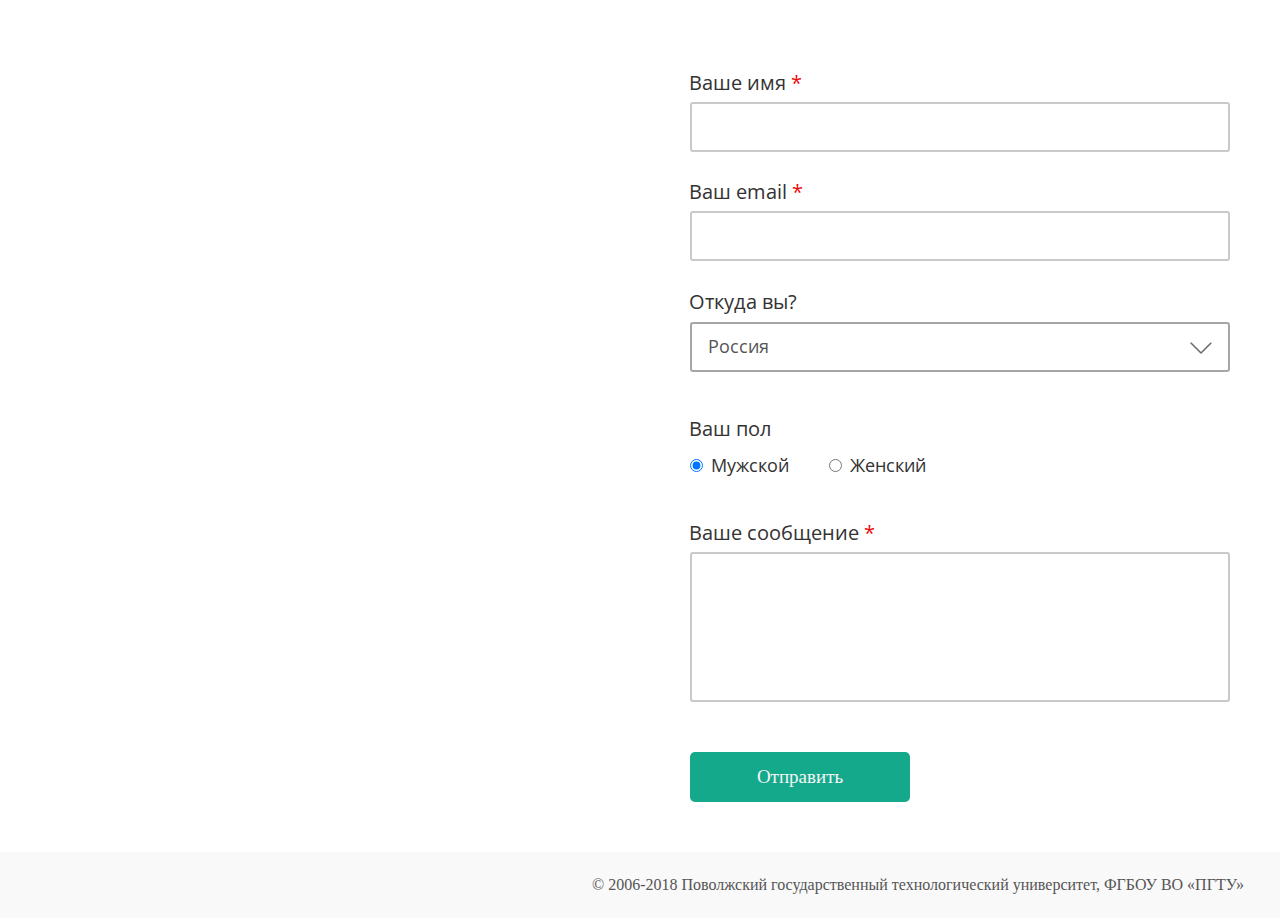
==== commit 04549410: "write me need to edit" ====
--- a/LW5/Task_2/index.html
+++ b/LW5/Task_2/index.html
@@ -26,7 +26,6 @@
       </a>
     </nav>
   </header>
-
   <div class="page-content">
     <div class="page-about has-floating">
       <div class="page-about__main">
@@ -56,9 +55,17 @@
           параллельном мире, где один из основных законов физики <br />
           действовал не так, как в его мире. 
         </p>
+<!--  -->
         <p class="main__link">
           <a class="link" href="#">Напиши мне</a> &rarr;
         </p>
+		<a class="qwe" href="#">
+			<span class="qwer">Lorem ipsum dolor</span>	
+			<span class="qwert">
+				&rarr;
+			</span>
+		</a>
+<!--  -->
       </div>
       <aside class="page-about__aside">
         <img class="aside__photo" src="images/photo.png" alt="A photo of me" />
@@ -78,7 +85,6 @@
         </ol>
       </aside>
     </div>
-
     <div class="page-movies">
       <h2 class="heading-second page-movies__heading">Любимые фильмы</h2>
       <div class="page-movies__movie-container">
@@ -113,14 +119,12 @@
       </div>
       <button class="fancy-button page-movies__all-button">Все фильмы</button>
     </div>
-
     <div class="page-contact">
       <div class="page-contact__header">
         <hr class="page-contact__line" />
         <h3 class="page-contact__heading">Напиши мне</h3>
         <hr class="page-contact__line" />
       </div>
-
       <form class="page-contact__contact-form" action="#" method="GET">  <!--https://htmlacademy.ru/blog/boost/frontend/get-vs-post-->
         <div class="contact-form__main-info">
           <label for="name" class="contact-form__label contact-form__label_required">Ваше имя</label>
@@ -129,7 +133,6 @@
           <label for="email" class="contact-form__label contact-form__label_required">Ваш email</label>
           <input id="email" class="contact-form__item contact-form__text" type="email" name="email" required />
         </div>
-
         <label for="country" class="contact-form__label">Откуда вы?</label>
         <select id="country" name="country" class="contact-form__item contact-form__country">
           <option value="RUS">Россия</option>
@@ -138,7 +141,6 @@
           <option value="ITA">Италия</option>
           <option value="UK">Англия</option>
         </select>
-
         <div class="contact-form__label contact-form__gender-heading">Ваш пол</div>
         <div class="contact-form__gender">
           <input id="male" type="radio" name="gender" value="male" checked />
@@ -146,14 +148,11 @@
           <input id="female" type="radio" name="gender" value="female" />
           <label for="female" class="contact-form__label contact-form__gender-label">Женский</label>
         </div>
-
         <label for="message" class="contact-form__label contact-form__label_required">Ваше сообщение</label>
         <textarea id="message" name="message" class="contact-form__item contact-form__message" required></textarea>
-
         <input type="submit" value="Отправить" class="fancy-button contact-form__submit" />
       </form>
     </div>
-
     <footer class="page-footer">
       <div class="footer__copyright">&copy; 2006-2018 Поволжский государственный технологический университет, ФГБОУ ВО &laquo;ПГТУ&raquo;</div>
     </footer>
--- a/LW5/Task_2/css/style.css
+++ b/LW5/Task_2/css/style.css
@@ -458,4 +458,35 @@
     font: 16px/32px Georgia, serif;
     color: #555;
     margin-left: 592px;
-}+}
+
+/*main__link*/
+
+.qwe
+{
+	text-decoration: none;
+	margin-top: 41px;
+	font: 19px/32px Georgia, serif;
+
+	color: #15a98b;
+	transition: .3s all;
+}
+
+.qwe:hover .qwert
+{ 
+	right: -10px;
+	transition: .3s all;
+}
+
+.qwer
+{
+	border-bottom: 1px solid #15a98b;
+}
+
+.qwert
+{
+	position: relative;
+	right: -5px;
+}
+
+/*main__link*/
